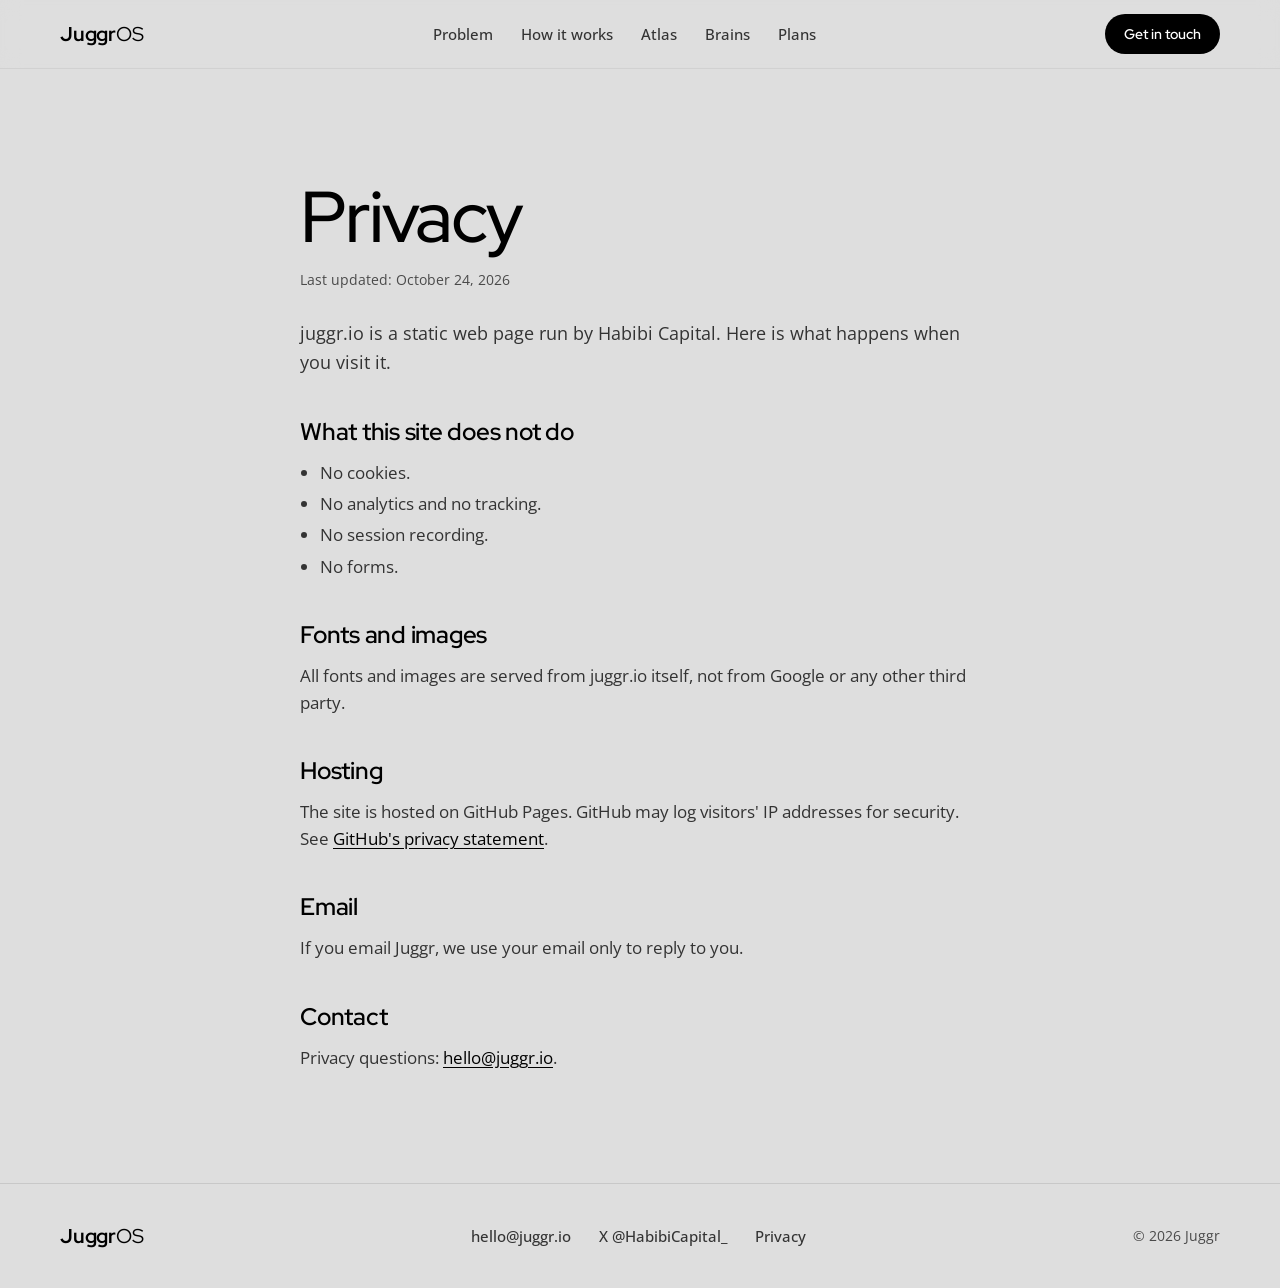
==== privacy.html @ 065d7275 "Self-host fonts, privacy page, hello@/partners@ contacts" ====
<!doctype html>
<html lang="en">
<head>
  <meta charset="utf-8">
  <meta name="viewport" content="width=device-width, initial-scale=1">
  <title>Privacy · Juggr</title>
  <meta name="description" content="How juggr.io handles your data: no cookies, no analytics, no tracking.">
  <meta name="theme-color" content="#DEDEDE">
  <link rel="canonical" href="https://juggr.io/privacy.html">
  <link rel="icon" href="favicon.svg" type="image/svg+xml">
  <link rel="icon" href="favicon-32.png" type="image/png" sizes="32x32">
  <link rel="apple-touch-icon" href="apple-touch-icon.png">
  <link rel="preload" href="fonts/red-hat-display-latin-var.woff2" as="font" type="font/woff2" crossorigin>
  <link rel="preload" href="fonts/open-sans-latin-var.woff2" as="font" type="font/woff2" crossorigin>
  <link rel="stylesheet" href="styles.css">
</head>
<body>
  <a class="skip-link" href="#main">Skip to content</a>

  <header class="site-header">
    <div class="wrap header-inner">
      <a class="brand" href="index.html" aria-label="Juggr home"><span class="brand-word">Juggr</span><span class="brand-os">OS</span></a>
      <nav aria-label="Primary">
        <ul class="nav-list">
          <li><a href="index.html#problem">Problem</a></li>
          <li><a href="index.html#how">How it works</a></li>
          <li><a href="index.html#atlas">Atlas</a></li>
          <li><a href="index.html#brains">Brains</a></li>
          <li><a href="index.html#plans">Plans</a></li>
        </ul>
      </nav>
      <a class="btn btn-small btn-dark" href="mailto:hello@juggr.io">Get in touch</a>
    </div>
  </header>

  <main id="main">
    <section class="section">
      <div class="wrap legal">
        <h1>Privacy</h1>
        <p class="updated">Last updated: October 24, 2026</p>
        <p class="lede">juggr.io is a static web page run by Habibi Capital. Here is what happens when you visit it.</p>

        <h2>What this site does not do</h2>
        <ul>
          <li>No cookies.</li>
          <li>No analytics and no tracking.</li>
          <li>No session recording.</li>
          <li>No forms.</li>
        </ul>

        <h2>Fonts and images</h2>
        <p>All fonts and images are served from juggr.io itself, not from Google or any other third party.</p>

        <h2>Hosting</h2>
        <p>The site is hosted on GitHub Pages. GitHub may log visitors' IP addresses for security. See <a href="https://docs.github.com/en/site-policy/privacy-policies/github-general-privacy-statement" rel="noopener">GitHub's privacy statement</a>.</p>

        <h2>Email</h2>
        <p>If you email Juggr, we use your email only to reply to you.</p>

        <h2>Contact</h2>
        <p>Privacy questions: <a href="mailto:hello@juggr.io">hello@juggr.io</a>.</p>
      </div>
    </section>
  </main>

  <footer class="site-footer">
    <div class="wrap footer-inner">
      <a class="brand" href="index.html" aria-label="Juggr home"><span class="brand-word">Juggr</span><span class="brand-os">OS</span></a>
      <ul class="footer-links">
        <li><a href="mailto:hello@juggr.io">hello@juggr.io</a></li>
        <li><a href="https://x.com/HabibiCapital_" rel="noopener">X @HabibiCapital_</a></li>
        <li><a href="privacy.html" aria-current="page">Privacy</a></li>
      </ul>
      <p class="copy">© 2026 Juggr</p>
    </div>
  </footer>
</body>
</html>
---- styles.css ----
/* Self-hosted fonts (latin subset, variable weight 400-700). Open Sans and Red Hat Display, SIL Open Font License 1.1. No requests to Google. */
@font-face{font-family:"Open Sans";font-style:normal;font-weight:400 700;font-stretch:100%;font-display:swap;src:url("fonts/open-sans-latin-var.woff2") format("woff2");unicode-range:U+0000-00FF, U+0131, U+0152-0153, U+02BB-02BC, U+02C6, U+02DA, U+02DC, U+0304, U+0308, U+0329, U+2000-206F, U+20AC, U+2122, U+2191, U+2193, U+2212, U+2215, U+FEFF, U+FFFD}
@font-face{font-family:"Red Hat Display";font-style:normal;font-weight:400 700;font-display:swap;src:url("fonts/red-hat-display-latin-var.woff2") format("woff2");unicode-range:U+0000-00FF, U+0131, U+0152-0153, U+02BB-02BC, U+02C6, U+02DA, U+02DC, U+0304, U+0308, U+0329, U+2000-206F, U+20AC, U+2122, U+2191, U+2193, U+2212, U+2215, U+FEFF, U+FFFD}
:root{
  --coral:#FF5D38;          /* exact deck coral */
  --coral-deep:#E04A28;     /* deck secondary coral */
  --coral-text:#B0361A;     /* coral for small text on light bg (AA) */
  --bg:#DEDEDE;             /* deck background */
  --bg-soft:#E8E8E8;
  --white:#FFFFFF;
  --ink:#000000;
  --ink-2:#1A1A1A;
  --ink-3:#333333;
  --muted:#4A4A4A;
  --line:#C8C8C8;
  --line-2:#BDBDBD;
  --radius:14px;
  --head:"Red Hat Display",system-ui,-apple-system,"Segoe UI",sans-serif;
  --body:"Open Sans",system-ui,-apple-system,"Segoe UI",sans-serif;
  --mono:ui-monospace,SFMono-Regular,Menlo,Consolas,monospace;
}
*,*::before,*::after{box-sizing:border-box}
html{scroll-behavior:smooth}
@media (prefers-reduced-motion:reduce){html{scroll-behavior:auto}*{transition:none!important;animation:none!important}}
body{margin:0;background:var(--bg);color:var(--ink-2);font-family:var(--body);font-size:17px;line-height:1.6;-webkit-font-smoothing:antialiased}
h1,h2,h3{font-family:var(--head);color:var(--ink);margin:0;font-weight:500;letter-spacing:-.01em}
p{margin:0}
a{color:inherit}
img{max-width:100%}
.wrap{width:min(1160px,100% - 48px);margin-inline:auto}
.skip-link{position:absolute;left:-999px;top:8px;background:var(--ink);color:#fff;padding:10px 14px;border-radius:8px;z-index:100}
.skip-link:focus{left:12px}
:focus-visible{outline:3px solid var(--ink);outline-offset:3px;border-radius:6px}

/* header */
.site-header{position:sticky;top:0;z-index:20;background:rgba(222,222,222,.86);backdrop-filter:saturate(1.2) blur(10px);-webkit-backdrop-filter:saturate(1.2) blur(10px);border-bottom:1px solid rgba(0,0,0,.06)}
.header-inner{display:flex;align-items:center;justify-content:space-between;gap:24px;height:68px}
.brand{text-decoration:none;font-family:var(--head);font-size:20px;color:var(--ink);letter-spacing:-.01em}
.brand-word{font-weight:700}.brand-os{font-weight:400}
.nav-list{display:flex;gap:28px;list-style:none;margin:0;padding:0}
.nav-list a{text-decoration:none;font-size:15px;color:var(--ink-3);font-weight:500}
.nav-list a:hover{color:var(--ink)}

/* buttons */
.btn{display:inline-flex;align-items:center;justify-content:center;gap:8px;min-height:50px;padding:0 24px;border-radius:999px;font-family:var(--head);font-weight:600;font-size:16px;text-decoration:none;border:1.5px solid transparent;transition:transform .15s ease,background .15s ease,box-shadow .15s ease}
.btn:hover{transform:translateY(-1px)}
.btn-coral{background:var(--coral);color:var(--ink);box-shadow:0 8px 24px -10px rgba(255,93,56,.7)}
.btn-coral:hover{background:#ff6f4e}
.btn-ghost{background:transparent;color:var(--ink);border-color:var(--ink)}
.btn-ghost:hover{background:var(--ink);color:#fff}
.btn-dark{background:var(--ink);color:#fff}
.btn-small{min-height:40px;padding:0 18px;font-size:14px}

/* decorative coral dots + hairlines, as in the deck */
.deco{position:absolute;inset:0;pointer-events:none;overflow:hidden}
.deco .line{position:absolute;background:var(--line)}
.deco .line.v{top:0;bottom:0;width:1px}
.deco .line.h{height:1px}
.deco .dot{position:absolute;width:11px;height:11px;margin:-5px 0 0 -5px;border-radius:50%;background:var(--coral)}
.deco .dot[style*="right"]{margin:-5px -5px 0 0}

/* hero */
.hero{position:relative;padding:80px 0 104px;overflow:hidden}
.hero-grid{position:relative;display:grid;grid-template-columns:minmax(0,.8fr) minmax(0,1.2fr);gap:56px;align-items:center}
.eyebrow{display:inline-flex;align-items:center;gap:10px;font-size:14px;font-weight:600;color:var(--ink-3);background:rgba(255,255,255,.6);border:1px solid var(--line);padding:6px 14px;border-radius:999px;margin-bottom:28px}
.status-dot{width:8px;height:8px;border-radius:50%;background:var(--coral);box-shadow:0 0 0 4px rgba(255,93,56,.2)}
.hero-title{font-size:clamp(84px,11vw,160px);font-weight:400;line-height:.92;letter-spacing:-.035em}
.tagline{font-family:var(--head);font-size:clamp(22px,2.4vw,30px);font-weight:500;color:var(--ink);margin-top:20px;max-width:18ch;line-height:1.2}
.lede{font-size:18px;color:var(--ink-3);margin-top:18px;max-width:44ch}
.cta-row{display:flex;flex-wrap:wrap;gap:14px;margin-top:36px}
.cta-row-center{justify-content:center}

/* hero visual: real screenshots */
.hero-visual{margin:0;position:relative;z-index:1}
.hero-visual::before{content:"";position:absolute;inset:-28px -28px auto auto;width:180px;height:180px;background-image:radial-gradient(var(--coral) 1.6px,transparent 1.8px);background-size:18px 18px;opacity:.35;z-index:-1;border-radius:12px}
.hero-visual .frame{width:112%;max-width:none}
.phone{position:absolute;left:-56px;bottom:-44px;width:25%;max-width:170px;padding:7px;border-radius:30px;background:#111;box-shadow:0 30px 50px -20px rgba(0,0,0,.45),0 0 0 1px rgba(0,0,0,.2)}
.phone img{display:block;width:100%;height:auto;border-radius:24px}
.shot-note{margin:22px -12% 0 0;font-size:13px;color:var(--muted);text-align:right}
.pill-coral,.pill-dark{white-space:nowrap}

/* app frames */
.frame{background:var(--white);border-radius:14px;overflow:hidden;box-shadow:0 0 0 1px rgba(0,0,0,.07),0 2px 4px rgba(0,0,0,.04),0 34px 60px -32px rgba(0,0,0,.38)}
.frame-bar{display:flex;align-items:center;gap:7px;height:34px;padding:0 14px;background:#F3F3F3;border-bottom:1px solid #E4E4E4}
.frame-bar i{width:10px;height:10px;border-radius:50%;background:#D2D2D2}
.frame-bar i:first-child{background:var(--coral)}
.frame-title{margin-left:10px;font-family:var(--head);font-size:12.5px;font-weight:600;color:#6A6A6A;white-space:nowrap;overflow:hidden;text-overflow:ellipsis}
.frame picture,.frame img{display:block;width:100%;height:auto}
.shot{margin:0}
.shot figcaption{margin-top:16px;font-size:14px;color:var(--muted)}
.shot-wide{margin-bottom:64px}
.section-white .frame-bar{background:#F1F1F1}

.pill{display:inline-flex;align-items:center;font-size:12px;font-weight:700;letter-spacing:.02em;padding:4px 10px;border-radius:999px;background:var(--bg-soft);color:var(--ink-2);line-height:1.3}
.pill-warn{background:#FFE7E0;color:#8A2A12}
.pill-coral{background:var(--coral);color:var(--ink)}
.pill-dark{background:var(--ink);color:#fff}
.pill-outline{background:transparent;border:1.5px solid var(--ink-2)}
.pill-outline-light{background:transparent;border:1.5px solid #fff;color:#fff}

/* sections */
.section{padding:112px 0;position:relative}
.section-white{background:var(--white)}
.section-dark{background:var(--ink-2);color:#E6E6E6}
.section-dark h2,.section-dark h3{color:#fff}
.section-dark .section-lede{color:#CFCFCF}
.kicker{font-size:13px;font-weight:700;letter-spacing:.12em;text-transform:uppercase;color:var(--coral-text);margin-bottom:18px}
.section-white .kicker{color:#B23A1D}
.kicker-light{color:var(--coral)}
.split{display:grid;grid-template-columns:1.2fr 1fr;gap:56px;align-items:end;margin-bottom:56px}
h2{font-size:clamp(34px,4.4vw,56px);line-height:1.05;letter-spacing:-.025em}
.section-lede{font-size:18px;color:var(--ink-3);max-width:46ch}
h3{font-size:22px;font-weight:600;line-height:1.25}

/* problem */
.gap-list{list-style:none;padding:0;margin:0;display:grid;grid-template-columns:repeat(3,1fr);gap:0;border-top:1px solid var(--line-2)}
.gap-list li{padding:32px 28px 8px 0;position:relative}
.gap-list li+li{padding-left:28px;border-left:1px solid var(--line-2)}
.gap-list .num{display:block;font-family:var(--head);font-size:56px;font-weight:300;color:#9A9A9A;line-height:1;margin-bottom:22px}
.gap-list li::before{content:"";position:absolute;top:-6px;left:0;width:11px;height:11px;border-radius:50%;background:var(--coral)}
.gap-list li+li::before{left:-6px}
.gap-list p{color:var(--ink-3);margin-top:10px}

/* how */
.pillars{display:grid;grid-template-columns:repeat(3,1fr);gap:20px}
.pillar{background:#F4F4F4;border-radius:var(--radius);padding:32px 28px;border:1px solid #EAEAEA}
.pillar-icon{width:48px;height:48px;border-radius:12px;background:var(--ink);color:var(--coral);display:grid;place-items:center;margin-bottom:22px}
.pillar p{color:var(--ink-3);margin-top:12px}
.ticks{list-style:none;padding:0;margin:12px 0 0}
.ticks li{position:relative;padding-left:22px;color:var(--ink-3);margin-bottom:6px}
.ticks li::before{content:"";position:absolute;left:0;top:.62em;width:9px;height:9px;border-radius:50%;background:var(--coral)}

/* atlas */
.atlas-grid{display:grid;grid-template-columns:1fr 1fr;gap:40px;align-items:start}
.feature{padding:24px 0;border-top:1px solid var(--line-2)}
.feature:last-child{border-bottom:1px solid var(--line-2)}
.feature p{color:var(--ink-3);margin-top:8px}

/* how careful + memory */
.careful-grid{display:grid;grid-template-columns:1.05fr .95fr;gap:72px;align-items:center}
.memory-grid{grid-template-columns:1.1fr .9fr}
.careful-lede{margin-top:22px}
.levels-list{list-style:none;padding:0;margin:36px 0 0;counter-reset:lv}
.levels-list li{position:relative;padding:18px 0 18px 52px;border-top:1px solid var(--line)}
.levels-list li:last-child{border-bottom:1px solid var(--line)}
.levels-list li::before{counter-increment:lv;content:counter(lv);position:absolute;left:0;top:18px;width:32px;height:32px;border-radius:50%;display:grid;place-items:center;background:var(--ink);color:var(--coral);font-family:var(--head);font-weight:700;font-size:15px}
.levels-list h3{display:flex;align-items:center;gap:10px;font-size:20px}
.levels-list p{color:var(--ink-3);margin-top:4px}
.shot-narrow{max-width:440px;justify-self:end;width:100%}
.memory-ticks{margin-top:28px}
.memory-ticks li{margin-bottom:12px}

/* brains: 3-step sequence */
.steps{list-style:none;padding:0;margin:0}
.step{position:relative;display:grid;grid-template-columns:340px minmax(0,1fr);gap:48px;align-items:start;padding-bottom:72px}
.step:last-child{padding-bottom:0}
.step-text{position:relative;padding:4px 0 0 68px;min-height:44px}
.step-num{display:grid;place-items:center;width:44px;height:44px;border-radius:50%;background:var(--ink);color:#fff;font-family:var(--head);font-weight:700;font-size:18px;position:absolute;left:0;top:0;z-index:1}
.step-review .step-num{background:var(--coral);color:var(--ink)}
.step:not(:last-child)::before{content:"";position:absolute;left:21px;top:56px;bottom:18px;width:2px;background:linear-gradient(var(--coral),var(--coral)) no-repeat;background-size:2px 100%}
.step:not(:last-child)::after{content:"";position:absolute;left:16px;bottom:8px;border-left:6px solid transparent;border-right:6px solid transparent;border-top:10px solid var(--coral)}
.step-text h3{margin-top:4px}
.step-text p{color:var(--ink-3);margin-top:10px}
.flow-tag{display:inline-block;font-family:var(--mono);font-size:13px;padding:6px 10px;border-radius:8px;background:#fff;border:1px solid var(--line);margin-bottom:14px}
.step-review .flow-tag{background:var(--coral);border-color:var(--coral);color:var(--ink)}
.step-publish .flow-tag{background:var(--ink);border-color:var(--ink);color:#fff}
.note{margin-top:48px;display:flex;align-items:center;gap:12px;color:var(--ink-3);font-weight:600}

/* gpu */
.section-dark{overflow:hidden}
.section-dark::after{content:"";position:absolute;right:-40px;top:40px;width:260px;height:260px;background-image:radial-gradient(var(--coral) 1.6px,transparent 1.8px);background-size:20px 20px;opacity:.28;pointer-events:none}
.gpu-grid{display:grid;grid-template-columns:1fr 1fr;gap:20px;position:relative;z-index:1}
.gpu-card{border-radius:var(--radius);padding:36px 32px}
.gpu-now{background:var(--coral);color:var(--ink)}
.gpu-now h3{color:var(--ink)}
.gpu-now .pill-coral{background:var(--ink);color:#fff}
.gpu-planned{border:1.5px dashed #6A6A6A}
.gpu-planned p{color:#CFCFCF}
.big-stat{font-family:var(--head);font-size:clamp(56px,7vw,88px);font-weight:400;line-height:1;letter-spacing:-.03em;margin:26px 0 18px}
.gpu-now .big-stat{color:var(--ink)}
.big-stat-muted{color:#fff!important;font-size:clamp(40px,5vw,60px);margin:34px 0 28px}
.tilde{font-weight:300}
.gpu-card h3{margin-bottom:8px}
.gpu-now p{color:var(--ink-2)}

/* plans */
.plans{display:grid;grid-template-columns:repeat(4,1fr);gap:16px}
.plan{background:var(--white);border-radius:var(--radius);padding:28px 24px 32px;border:1px solid rgba(0,0,0,.05);display:flex;flex-direction:column;gap:12px}
.plan p{color:var(--ink-3)}
.plan-price{font-family:var(--head);font-size:30px;font-weight:600;color:var(--ink)!important;letter-spacing:-.01em}
.plan-tbd{font-size:17px;font-weight:600;color:var(--muted)!important}
.plan-featured{box-shadow:inset 0 0 0 2px var(--coral)}
.plan-dark{background:var(--ink);color:#fff}
.plan-dark h3{color:#fff}.plan-dark p{color:#D0D0D0!important}.plan-dark .plan-tbd{color:var(--coral)!important}

/* cta */
.cta{position:relative;padding:128px 0;background:var(--bg-soft);border-top:1px solid var(--line);overflow:hidden}
.cta-inner{position:relative;text-align:center;display:flex;flex-direction:column;align-items:center;gap:20px}
.cta h2{font-size:clamp(40px,6vw,76px)}
.cta .section-lede{text-align:center}
.founder{margin-top:20px;font-size:14px;color:var(--muted)}

/* footer */
.site-footer{background:var(--bg);border-top:1px solid var(--line);padding:36px 0}
.footer-inner{display:flex;align-items:center;justify-content:space-between;gap:24px;flex-wrap:wrap}
.footer-links{display:flex;gap:28px;list-style:none;margin:0;padding:0;flex-wrap:wrap}
.footer-links a{font-size:15px;color:var(--ink-3);text-decoration:none;font-weight:500}
.footer-links a:hover{color:var(--ink);text-decoration:underline}
.copy{font-size:14px;color:var(--muted)}

/* privacy page */
.legal{max-width:68ch}
.legal h1{font-size:clamp(44px,6vw,72px);line-height:1;letter-spacing:-.03em;font-weight:500}
.legal .updated{margin-top:16px;font-size:14px;color:var(--muted)}
.legal .lede{margin-top:28px;max-width:none}
.legal h2{font-size:24px;line-height:1.25;letter-spacing:-.01em;font-weight:600;margin-top:40px}
.legal p,.legal ul{margin-top:12px;color:var(--ink-3)}
.legal ul{padding-left:1.2em}
.legal li+li{margin-top:4px}
.legal a{color:var(--ink);text-underline-offset:3px}

/* responsive */
@media (max-width:980px){
  .nav-list{display:none}
  .hero{padding:64px 0 88px}
  .hero-grid,.split,.atlas-grid,.careful-grid,.memory-grid{grid-template-columns:1fr}
  .careful-grid{gap:48px}
  .memory-grid .shot{order:2}
  .shot-narrow{justify-self:start}
  .step{grid-template-columns:1fr;gap:24px}
  .step:not(:last-child)::before,.step:not(:last-child)::after{display:none}
  .step+.step{padding-top:0}
  .step:not(:last-child){padding-bottom:64px}
  .step:not(:last-child) .shot::after{content:"";display:block;width:2px;height:40px;margin:24px 0 0 21px;background:var(--coral)}
  .step-text{padding-left:60px}
  .split{gap:18px;margin-bottom:40px}
  .hero-visual{margin-top:8px}
  .hero-visual .frame{width:100%}
  .phone{left:auto;right:-10px;bottom:-36px;width:22%;max-width:150px}
  .shot-note{margin:20px 0 0;text-align:left;max-width:66%}
  .plans{grid-template-columns:1fr 1fr}
  .pillars{grid-template-columns:1fr}
}
@media (max-width:720px){
  body{font-size:16px}
  .wrap{width:min(1160px,100% - 36px)}
  .section{padding:80px 0}
  .gap-list{grid-template-columns:1fr}
  .gap-list li,.gap-list li+li{padding:28px 0 20px;border-left:0;border-top:1px solid var(--line-2)}
  .gap-list li+li::before{left:0}
  .gap-list{border-top:0}
  .phone{right:-6px;width:26%;padding:5px;border-radius:20px}
  .phone img{border-radius:16px}
  .frame-bar{height:26px;padding:0 10px;gap:5px}
  .frame-bar i{width:8px;height:8px}
  .frame-title{font-size:11px}
  .shot-wide{margin-bottom:44px}
  .gpu-grid,.plans{grid-template-columns:1fr}
  .cta-row .btn{flex:1 1 100%}
  .deco .line.v{display:none}
  .header-inner{height:60px}
  .footer-inner{flex-direction:column;align-items:flex-start}
}
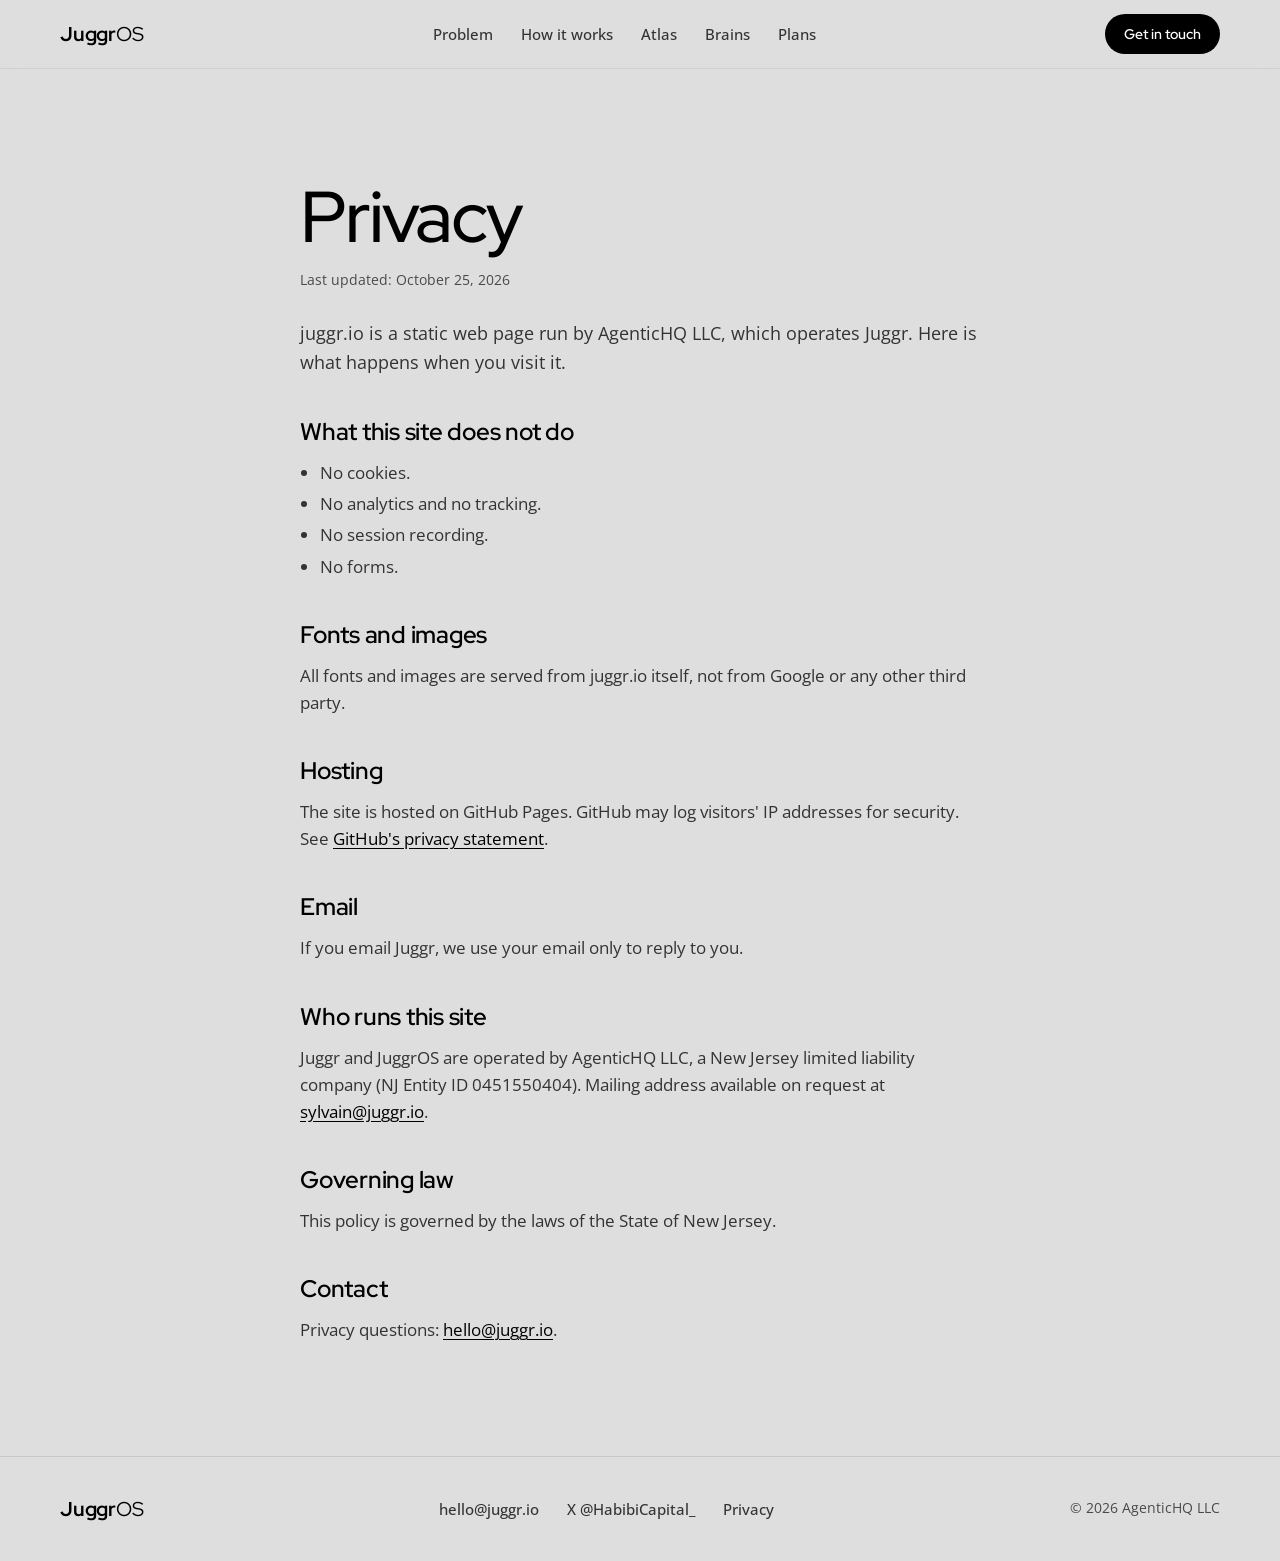
==== commit 1100061b: "Name AgenticHQ LLC (New Jersey) as Juggr's legal operator: footer copyright, privacy page entity, go" ====
--- a/privacy.html
+++ b/privacy.html
@@ -37,8 +37,8 @@
     <section class="section">
       <div class="wrap legal">
         <h1>Privacy</h1>
-        <p class="updated">Last updated: October 24, 2026</p>
-        <p class="lede">juggr.io is a static web page run by Habibi Capital. Here is what happens when you visit it.</p>
+        <p class="updated">Last updated: October 25, 2026</p>
+        <p class="lede">juggr.io is a static web page run by AgenticHQ LLC, which operates Juggr. Here is what happens when you visit it.</p>
 
         <h2>What this site does not do</h2>
         <ul>
@@ -57,6 +57,12 @@
         <h2>Email</h2>
         <p>If you email Juggr, we use your email only to reply to you.</p>
 
+        <h2>Who runs this site</h2>
+        <p>Juggr and JuggrOS are operated by AgenticHQ LLC, a New Jersey limited liability company (NJ Entity ID 0451550404). Mailing address available on request at <a href="mailto:sylvain@juggr.io">sylvain@juggr.io</a>.</p>
+
+        <h2>Governing law</h2>
+        <p>This policy is governed by the laws of the State of New Jersey.</p>
+
         <h2>Contact</h2>
         <p>Privacy questions: <a href="mailto:hello@juggr.io">hello@juggr.io</a>.</p>
       </div>
@@ -71,7 +77,7 @@
         <li><a href="https://x.com/HabibiCapital_" rel="noopener">X @HabibiCapital_</a></li>
         <li><a href="privacy.html" aria-current="page">Privacy</a></li>
       </ul>
-      <p class="copy">© 2026 Juggr</p>
+      <p class="copy">© 2026 AgenticHQ LLC</p>
     </div>
   </footer>
 </body>
